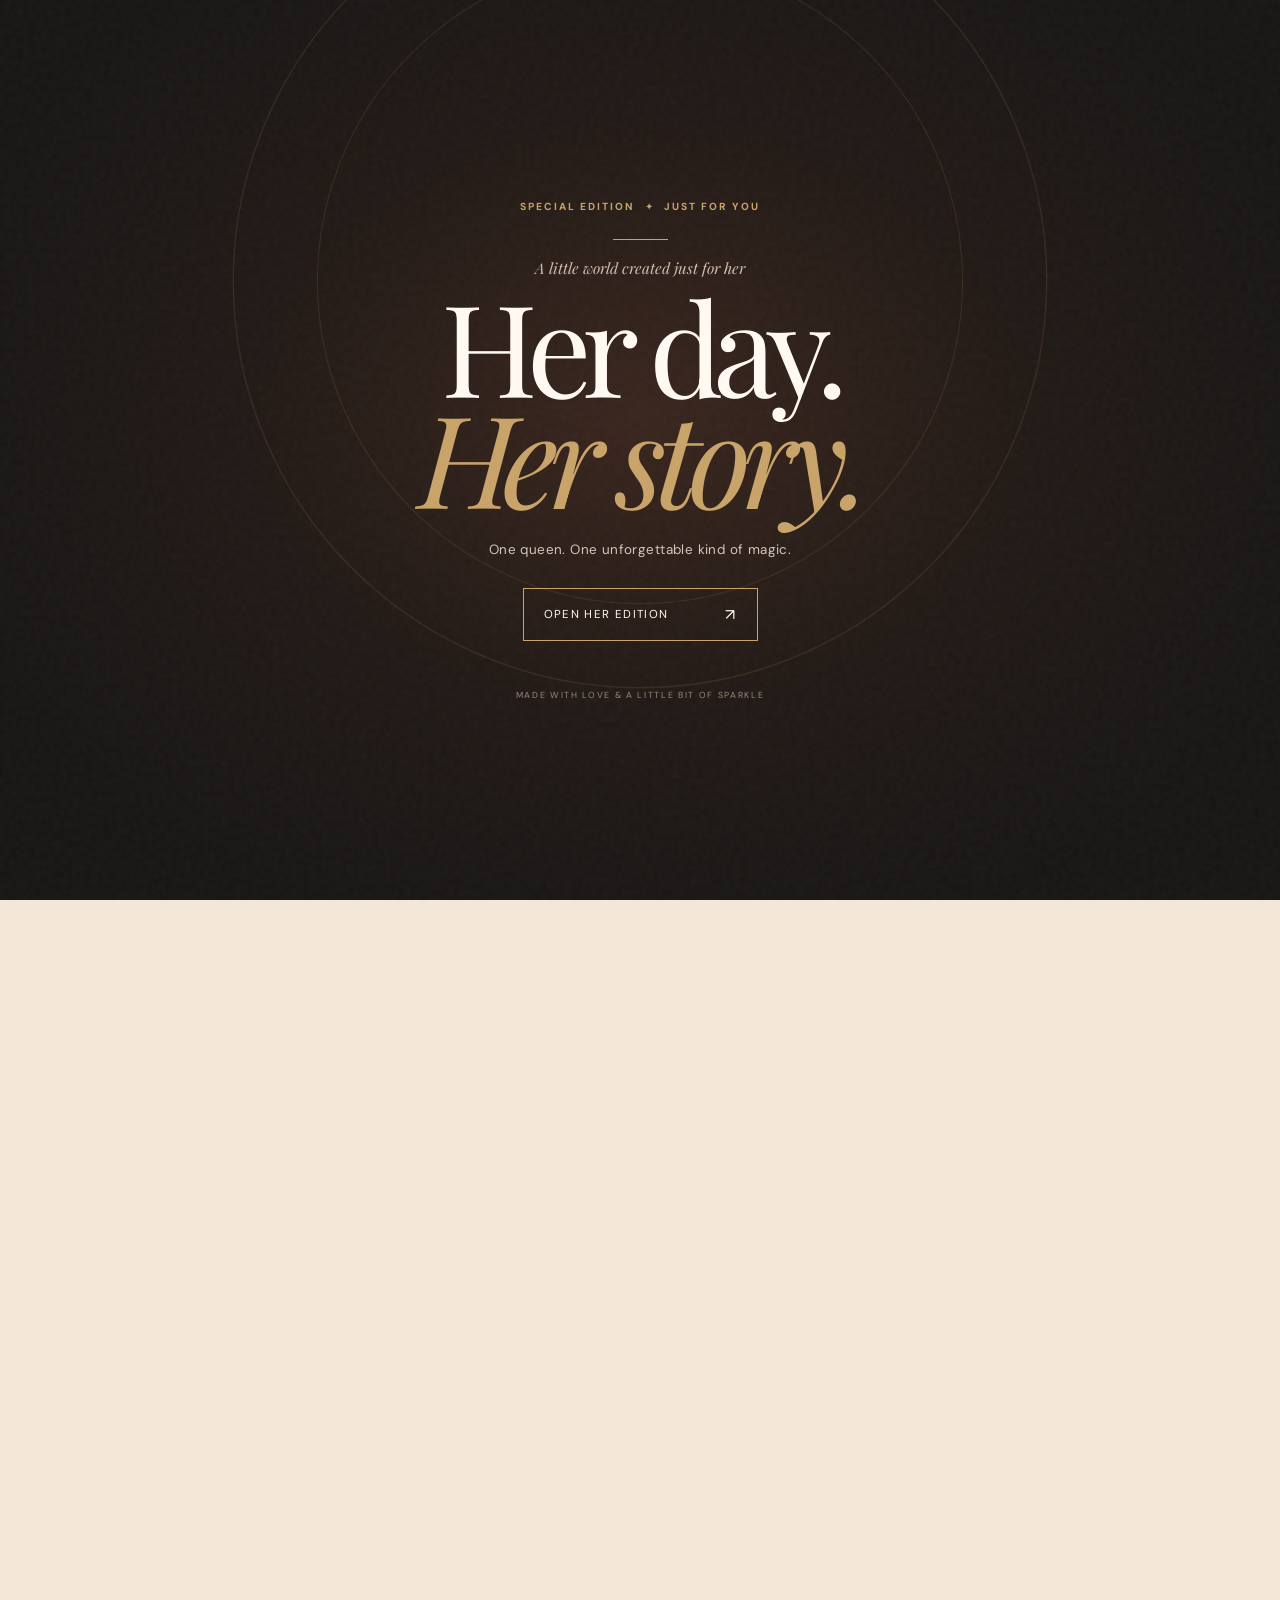
==== index.html @ 813c177a "Create December birthday edition" ====
<!doctype html>
<html lang="en">
<head>
  <meta charset="UTF-8" />
  <meta name="viewport" content="width=device-width, initial-scale=1.0" />
  <meta name="theme-color" content="#171514" />
  <meta name="description" content="A little birthday world made just for December." />
  <title>The Birthday Edition — December</title>
  <link rel="preconnect" href="https://fonts.googleapis.com" />
  <link rel="preconnect" href="https://fonts.gstatic.com" crossorigin />
  <link href="https://fonts.googleapis.com/css2?family=DM+Sans:wght@400;500;600;700&family=Playfair+Display:ital,wght@0,400;0,500;0,600;1,400;1,500&display=swap" rel="stylesheet" />
  <link rel="stylesheet" href="styles.css" />
  <script src="script.js" defer></script>
</head>
<body>
  <div class="intro" id="intro" role="dialog" aria-modal="true" aria-labelledby="intro-title">
    <div class="intro-grain" aria-hidden="true"></div>
    <p class="eyebrow intro-edition">SPECIAL EDITION <span>✦</span> JUST FOR YOU</p>
    <div class="intro-rule"></div>
    <p class="intro-kicker">A little world created just for her</p>
    <h1 id="intro-title">Her day.<br /><em>Her story.</em></h1>
    <p class="intro-copy">One queen. One unforgettable kind of magic.</p>
    <button class="open-edition" id="open-edition" type="button"><span>Open her edition</span><span aria-hidden="true">↗</span></button>
    <p class="intro-foot">MADE WITH LOVE &amp; A LITTLE BIT OF SPARKLE</p>
  </div>

  <div class="site-shell" id="site-shell" aria-hidden="true">
    <header class="topbar">
      <a class="wordmark" href="#top" aria-label="The Birthday Edition home">THE <span>Ｂ</span>IRTHDAY EDITION</a>
      <nav class="top-nav" aria-label="Main navigation">
        <a href="#cover">THE COVER</a><a href="#letter">A LETTER</a><a href="#song">THE SOUNDTRACK</a>
      </nav>
      <a class="nav-note" href="#letter">A NOTE FOR HER <span>↘</span></a>
    </header>

    <main id="top">
      <section class="cover-section section-wrap" id="cover" aria-labelledby="cover-title">
        <div class="issue-line"><span>VOL. 01</span><span>THE ONE-OF-ONE ISSUE</span><span>MADE FOR THIS MOMENT</span></div>
        <article class="magazine-cover">
          <div class="cover-masthead"><span class="masthead-small">THE</span><span class="masthead-name">BIRTHDAY<br class="masthead-break" /> CHRONICLE</span><span class="masthead-seal">EST.<br />WITH LOVE</span></div>
          <div class="cover-rule"></div>
          <p class="breaking-news">BREAKING NEWS <span>✦</span> IT'S HER MOMENT</p>
          <div class="cover-title-block"><p class="script-title">It's the queen's</p><h1 id="cover-title">BIRTHDAY<span>!</span></h1><p class="cover-edition">A VERY SPECIAL BIRTHDAY EDITION</p></div>
          <div class="cover-feature">
            <div class="cover-photo-wrap">
              <img id="cover-photo" class="cover-photo" src="WhatsApp Image 2026-10-30 at 08.44.41.jpeg" alt="December at sunset, looking back with a flower in her hair" />
              <span class="photo-caption">THE QUEEN, IN HER ELEMENT</span>
              <label class="photo-edit" for="cover-photo-input">＋ <span>Change photo</span></label>
              <input class="visually-hidden" id="cover-photo-input" type="file" accept="image/*" />
            </div>
            <div class="cover-copy">
              <p class="eyebrow">A CELEBRATION OF <span class="person-name">DECEMBER</span></p>
              <h2>Today, the<br /><em>whole world</em><br />gets brighter.</h2>
              <p class="story-copy">In today's special edition, we celebrate a one-of-a-kind soul: her warmth, her beautiful energy, and all the little things that make being around her feel like a gift.</p>
              <div class="forecast"><p class="forecast-title">✳ TODAY'S FORECAST</p><p>100% chance of cake, laughter, <br />sweet memories &amp; being spoiled.</p></div>
              <p class="cover-signoff">With love, always <span>♡</span></p>
            </div>
          </div>
          <div class="cover-footer"><span>HAPPINESS LOOKS GOOD ON YOU</span><span class="cover-name">DECEMBER</span><span>THE BIRTHDAY QUEEN ♛</span></div>
        </article>
        <p class="cover-instruction">A little keepsake for your very favorite person. <span>Scroll to explore ↓</span></p>
      </section>

      <section class="photo-strip section-wrap" aria-label="Birthday memories">
        <div class="section-heading"><p class="eyebrow">THE PHOTO DESK</p><h2>Little moments.<br /><em>Big main-character energy.</em></h2><label class="outline-button upload-label" for="gallery-upload">＋ Add your photos</label><input class="visually-hidden" id="gallery-upload" type="file" accept="image/*" multiple /></div>
        <div class="gallery" id="gallery">
          <button class="gallery-card" type="button" aria-label="View birthday memory"><img src="WhatsApp Image 2026-10-30 at 08.44.41.jpeg" alt="December at sunset, with a flower in her hair" loading="lazy" /><span>01 — HER KIND OF MAGIC</span></button>
        </div>
      </section>

      <section class="letter-section" id="letter" aria-labelledby="letter-heading">
        <div class="letter-inner section-wrap">
          <div class="letter-intro"><p class="eyebrow">SEALED WITH LOVE <span>✦</span></p><h2 id="letter-heading">A letter<br /><em>from me.</em></h2><p>Some things deserve more than a quick text. Write your own words here and they'll become part of her keepsake.</p><div class="letter-stamp" aria-hidden="true">A<br /><span>♡</span><br />NOTE</div></div>
          <div class="letter-workspace">
            <form class="letter-form" id="letter-form">
              <label for="her-name">Her name</label><input id="her-name" name="herName" type="text" value="December" maxlength="40" />
              <label for="your-name">Your name</label><input id="your-name" name="yourName" type="text" placeholder="How should I sign it?" maxlength="40" />
              <label for="birthday-message">Your birthday message</label><textarea id="birthday-message" name="message" rows="6" placeholder="Write what you really want her to know…"></textarea>
              <p class="form-hint">Your words stay in this browser. Nothing is sent anywhere.</p>
            </form>
            <article class="letter-card" aria-live="polite"><p class="letter-date">A NOTE FOR <span class="person-name">DECEMBER</span></p><p class="letter-dear">My dearest <span id="letter-recipient">December</span>,</p><p class="letter-message" id="letter-preview">Your birthday message will appear here as you write it.</p><p class="letter-closing">With all my love,</p><p class="letter-signature" id="letter-signature">Your person</p><span class="letter-heart" aria-hidden="true">♡</span></article>
          </div>
        </div>
      </section>

      <section class="music-section section-wrap" id="song" aria-labelledby="song-heading">
        <div class="music-copy"><p class="eyebrow">A SONG FOR HER <span>♫</span></p><h2 id="song-heading">Press play.<br /><em>Let the moment linger.</em></h2><p>The soundtrack is already here. Or choose another song from your device for a personal touch.</p><label class="outline-button track-upload" for="track-upload">＋ Choose a song</label><input class="visually-hidden" id="track-upload" type="file" accept="audio/*" /><p class="track-filename" id="track-filename">Attention — Soundz (Slowed n Reverb)</p></div>
        <div class="player-card">
          <div class="record-stage"><div class="record" id="record" aria-hidden="true"><div class="record-label"><span>THE<br />BIRTHDAY<br />MIX</span></div></div><div class="record-spark spark-one">✦</div><div class="record-spark spark-two">✧</div></div>
          <div class="player-controls"><div class="now-playing"><span class="playing-dot"></span><span>NOW PLAYING</span></div><div class="track-title" id="track-title">Attention — Soundz (Slowed n Reverb)</div><div class="progress-row"><span id="elapsed">0:00</span><input id="track-progress" type="range" min="0" max="100" value="0" aria-label="Song progress" /><span id="duration">0:00</span></div><div class="control-row"><button class="play-button" id="play-button" type="button" aria-label="Play song">▶</button><span class="volume-icon" aria-hidden="true">♫</span><input id="track-volume" type="range" min="0" max="1" step="0.01" value="0.8" aria-label="Volume" /><span class="player-note">MADE FOR THIS MOMENT</span></div><audio id="birthday-audio" preload="metadata" src="Attention - Soundz (Slowed n Reverb) (1).mp3"></audio></div>
        </div>
      </section>

      <section class="finale" aria-label="Birthday wishes"><div class="finale-stars" aria-hidden="true">✦　　　✧　　　　　✦　　　　✧</div><p class="eyebrow">ONE LAST THING</p><h2>May this year be<br /><em>as lovely as you are.</em></h2><p>More soft mornings. More loud laughs. More moments that feel like this.</p><a class="back-to-top" href="#top">BACK TO THE BEGINNING ↑</a><span class="finale-flower" aria-hidden="true">✿</span></section>
    </main>
    <footer class="site-footer"><span>THE BIRTHDAY EDITION</span><span>MADE WITH LOVE, JUST FOR HER ♡</span><span>VOL. 01</span></footer>
  </div>

  <div class="lightbox" id="lightbox" role="dialog" aria-modal="true" aria-label="Photo viewer" hidden><button class="lightbox-close" id="lightbox-close" type="button" aria-label="Close photo">×</button><img id="lightbox-image" alt="Birthday memory enlarged" /></div>
</body>
</html>
---- styles.css ----
:root{color-scheme:light;--cream:#f3e8d8;--paper:#e8d5c0;--espresso:#5b3828;--ink:#171514;--blush:#d9a39a;--gold:#c8a46a;--white:#fff9f2;--serif:"Playfair Display",Georgia,serif;--sans:"DM Sans",Arial,sans-serif;font-family:var(--sans);color:var(--ink);background:var(--cream);font-synthesis:none;text-rendering:optimizeLegibility}*{box-sizing:border-box}html{scroll-behavior:smooth;scroll-padding-top:85px}body{margin:0;min-width:320px;background:var(--cream)}button,input,textarea{font:inherit}button,a,label{-webkit-tap-highlight-color:transparent}a{color:inherit;text-decoration:none}button{color:inherit}::selection{color:var(--white);background:var(--espresso)}.visually-hidden{position:absolute;width:1px;height:1px;padding:0;margin:-1px;overflow:hidden;clip:rect(0,0,0,0);white-space:nowrap;border:0}.eyebrow{margin:0;color:var(--espresso);font-size:.64rem;font-weight:700;letter-spacing:.2em;line-height:1.6}.eyebrow span{color:var(--gold)}.section-wrap{width:min(1120px,calc(100% - 48px));margin-inline:auto}
/* Opening card */
.intro{position:fixed;z-index:20;inset:0;display:grid;place-content:center;justify-items:center;overflow:hidden;padding:32px 22px;color:var(--white);text-align:center;background:radial-gradient(ellipse at 50% 46%,#39251d 0,#211915 42%,#171514 80%);transition:opacity .85s ease,visibility .85s ease}.intro:before,.intro:after{position:absolute;width:min(60vw,560px);aspect-ratio:1;border:1px solid rgb(200 164 106 / 12%);border-radius:50%;content:"";pointer-events:none}.intro:before{transform:scale(1.45)}.intro:after{transform:scale(1.15)}.intro-grain{position:absolute;inset:0;opacity:.08;background-image:url("data:image/svg+xml,%3Csvg viewBox='0 0 180 180' xmlns='http://www.w3.org/2000/svg'%3E%3Cfilter id='n'%3E%3CfeTurbulence type='fractalNoise' baseFrequency='.8' numOctaves='4' stitchTiles='stitch'/%3E%3C/filter%3E%3Crect width='100%25' height='100%25' filter='url(%23n)' opacity='.5'/%3E%3C/svg%3E");pointer-events:none}.intro>:not(.intro-grain){position:relative;z-index:1}.intro-edition{color:var(--gold)}.intro-edition span{margin-inline:.5em}.intro-rule{width:55px;height:1px;margin:23px 0 18px;background:var(--gold)}.intro-kicker{margin:0;color:#d0bfae;font-family:var(--serif);font-size:.95rem;font-style:italic}.intro h1{margin:12px 0;font-family:var(--serif);font-size:clamp(4.5rem,11vw,8rem);font-weight:400;letter-spacing:-.075em;line-height:.87}.intro h1 em{color:var(--gold);font-weight:400}.intro-copy{margin:16px 0 30px;color:#d3c7ba;font-size:.84rem;letter-spacing:.03em}.open-edition{display:flex;align-items:center;justify-content:space-between;gap:30px;min-width:235px;padding:15px 20px;border:1px solid var(--gold);color:var(--white);background:transparent;cursor:pointer;font-size:.72rem;letter-spacing:.12em;text-transform:uppercase;transition:background .25s,color .25s,transform .25s}.open-edition:hover{color:var(--ink);background:var(--gold);transform:translateY(-2px)}.open-edition span:last-child{font-size:1rem}.intro-foot{margin:48px 0 0;color:#9c897a;font-size:.55rem;letter-spacing:.19em}.intro.is-opening{opacity:0;visibility:hidden}.site-shell{opacity:0;transition:opacity 1s ease .18s}.site-shell.is-visible{opacity:1}body.is-locked{overflow:hidden}
/* Editorial navigation and cover */
.topbar{position:sticky;z-index:10;top:0;display:flex;align-items:center;justify-content:space-between;min-height:66px;padding:0 max(24px,calc((100vw - 1120px)/2));border-bottom:1px solid rgb(91 56 40 / 15%);background:rgb(243 232 216 / 93%);backdrop-filter:blur(14px)}.wordmark{font-family:var(--serif);font-size:.83rem;font-weight:600;letter-spacing:.12em;white-space:nowrap}.wordmark span{color:var(--espresso);font-size:1rem}.top-nav{display:flex;gap:clamp(15px,3vw,38px)}.top-nav a,.nav-note{font-size:.6rem;font-weight:700;letter-spacing:.12em}.top-nav a{transition:color .2s}.top-nav a:hover,.nav-note:hover{color:var(--espresso)}.nav-note{color:var(--espresso);white-space:nowrap}.nav-note span{margin-left:5px}.cover-section{padding-top:33px}.issue-line{display:flex;justify-content:space-between;padding:0 4px 11px;color:var(--espresso);font-size:.57rem;font-weight:700;letter-spacing:.17em}.magazine-cover{position:relative;padding:clamp(20px,4vw,48px) clamp(18px,5vw,58px) 20px;border:1px solid var(--gold);background:var(--cream);box-shadow:0 22px 65px rgb(75 47 30 / 11%)}.magazine-cover:before{position:absolute;inset:7px;border:1px solid rgb(200 164 106 / 43%);content:"";pointer-events:none}.magazine-cover>*{position:relative}.cover-masthead{display:flex;align-items:center;justify-content:center;gap:clamp(8px,2vw,20px);color:var(--espresso)}.masthead-small{font-family:var(--serif);font-size:clamp(1.6rem,4vw,3.4rem);letter-spacing:.12em}.masthead-name{font-family:var(--serif);font-size:clamp(1.9rem,6vw,5.2rem);font-weight:600;letter-spacing:-.065em;line-height:.8;text-align:center}.masthead-break{display:none}.masthead-seal{padding:8px;border:1px solid var(--gold);border-radius:50%;color:var(--espresso);font-size:.48rem;font-weight:700;letter-spacing:.08em;line-height:1.5;text-align:center;transform:rotate(12deg)}.cover-rule{height:1px;margin:18px 0 0;background:var(--espresso)}.breaking-news{display:flex;align-items:center;justify-content:space-between;margin:0;padding:8px 0;border-bottom:1px solid var(--espresso);font-family:var(--serif);font-size:clamp(.67rem,1.4vw,1rem);font-weight:600;letter-spacing:.23em}.breaking-news span{color:var(--gold)}.cover-title-block{padding:21px 0 18px;text-align:center}.script-title{margin:0 -12px -10px;color:var(--espresso);font-family:var(--serif);font-size:clamp(2.2rem,6.3vw,5.6rem);font-style:italic;line-height:1.1}.cover-title-block h1{margin:0;font-family:var(--sans);font-size:clamp(4.2rem,14vw,11.6rem);font-weight:700;letter-spacing:-.095em;line-height:.91}.cover-title-block h1 span{color:var(--espresso)}.cover-edition{margin:15px 0 0;color:var(--espresso);font-size:.58rem;font-weight:700;letter-spacing:.25em}.cover-feature{display:grid;grid-template-columns:1.08fr .92fr;gap:clamp(22px,4vw,50px);align-items:stretch;margin-top:3px}.cover-photo-wrap{position:relative;min-height:360px;overflow:hidden;background:var(--paper)}.cover-photo{display:block;width:100%;height:100%;min-height:360px;max-height:630px;object-fit:cover;object-position:center 62%;filter:saturate(.82)}.photo-caption{position:absolute;right:0;bottom:0;left:0;padding:11px 15px;color:var(--white);background:linear-gradient(transparent,rgb(23 21 20 / 78%));font-size:.57rem;font-weight:700;letter-spacing:.17em}.photo-edit{position:absolute;top:12px;right:12px;display:inline-flex;align-items:center;gap:5px;padding:9px 11px;border:1px solid rgb(255 249 242 / 70%);color:var(--white);background:rgb(23 21 20 / 60%);cursor:pointer;font-size:.68rem;backdrop-filter:blur(8px)}.photo-edit:hover{background:var(--espresso)}.cover-copy{display:flex;flex-direction:column;justify-content:center;padding:12px 0}.cover-copy .eyebrow{font-size:.57rem}.cover-copy h2{margin:15px 0 14px;color:var(--espresso);font-family:var(--serif);font-size:clamp(2.5rem,5vw,4.65rem);font-weight:400;letter-spacing:-.06em;line-height:.98}.cover-copy h2 em{font-weight:400}.story-copy{max-width:370px;color:#584c43;font-family:var(--serif);font-size:clamp(.89rem,1.2vw,1.02rem);line-height:1.75}.forecast{margin-top:13px;padding:13px 15px;border:1px solid var(--gold);background:rgb(232 213 192 / 34%)}.forecast-title{margin:0 0 7px;color:var(--espresso);font-size:.6rem;font-weight:700;letter-spacing:.15em}.forecast p:last-child{margin:0;font-family:var(--serif);font-size:.87rem;line-height:1.5}.cover-signoff{margin:15px 0 0;color:var(--espresso);font-family:var(--serif);font-size:1.1rem;font-style:italic}.cover-signoff span{color:var(--blush)}.cover-footer{display:flex;align-items:center;justify-content:space-between;gap:10px;margin-top:20px;padding-top:12px;border-top:1px solid var(--gold);color:var(--espresso);font-size:.55rem;font-weight:700;letter-spacing:.13em}.cover-name{font-family:var(--serif);font-size:.96rem;font-style:italic;letter-spacing:.18em}.cover-instruction{display:flex;justify-content:space-between;margin:15px 0 0;color:#76665a;font-family:var(--serif);font-size:.8rem;font-style:italic}.cover-instruction span{font-family:var(--sans);font-size:.65rem;font-style:normal}
/* Photo desk */
.photo-strip{padding-top:118px;padding-bottom:120px}.section-heading{position:relative;margin-bottom:32px}.section-heading h2,.music-copy h2{margin:12px 0 0;color:var(--espresso);font-family:var(--serif);font-size:clamp(2.4rem,5vw,4.2rem);font-weight:400;letter-spacing:-.055em;line-height:1.05}.section-heading h2 em,.music-copy h2 em{font-weight:400}.outline-button{display:inline-flex;align-items:center;gap:8px;padding:12px 16px;border:1px solid var(--espresso);color:var(--espresso);background:transparent;cursor:pointer;font-size:.67rem;font-weight:700;letter-spacing:.09em;transition:color .2s,background .2s}.outline-button:hover{color:var(--white);background:var(--espresso)}.upload-label{position:absolute;right:0;bottom:5px}.gallery{display:grid;grid-template-columns:minmax(0,520px);justify-content:center;gap:20px;align-items:start}.gallery-card{position:relative;display:block;width:100%;padding:0;overflow:hidden;border:0;background:var(--paper);cursor:zoom-in;text-align:left}.gallery-card-offset{margin-top:50px}.gallery-card img{display:block;width:100%;aspect-ratio:.79;object-fit:cover;filter:saturate(.77);transition:transform .6s cubic-bezier(.2,.7,.2,1),filter .4s}.gallery-card:hover img{filter:saturate(1);transform:scale(1.035)}.gallery-card span{position:absolute;right:0;bottom:0;left:0;padding:25px 14px 12px;color:var(--white);background:linear-gradient(transparent,rgb(23 21 20 / 76%));font-size:.58rem;font-weight:700;letter-spacing:.14em}
/* Personal note */
.letter-section{padding:92px 0 98px;color:var(--white);background:var(--ink)}.letter-inner{display:grid;grid-template-columns:.72fr 1.28fr;gap:clamp(40px,8vw,115px);align-items:start}.letter-intro{position:relative;padding-top:15px}.letter-intro .eyebrow{color:var(--gold)}.letter-intro h2{margin:14px 0 20px;font-family:var(--serif);font-size:clamp(3.2rem,6vw,5.4rem);font-weight:400;letter-spacing:-.07em;line-height:.95}.letter-intro h2 em{color:var(--gold)}.letter-intro>p:not(.eyebrow){max-width:315px;color:#c5b8aa;font-family:var(--serif);font-size:.98rem;line-height:1.7}.letter-stamp{display:grid;place-content:center;width:73px;height:73px;margin-top:32px;border:1px solid var(--gold);border-radius:50%;color:var(--gold);font-size:.54rem;font-weight:700;letter-spacing:.12em;line-height:1.3;text-align:center;transform:rotate(-12deg)}.letter-stamp span{font-size:1rem}.letter-workspace{display:grid;grid-template-columns:minmax(200px,.8fr) minmax(260px,1.2fr);gap:24px;align-items:stretch}.letter-form{display:flex;flex-direction:column;gap:8px}.letter-form label{margin-top:8px;color:var(--gold);font-size:.61rem;font-weight:700;letter-spacing:.14em;text-transform:uppercase}.letter-form input,.letter-form textarea{width:100%;padding:11px 12px;border:1px solid rgb(200 164 106 / 43%);border-radius:0;outline:0;color:var(--white);background:rgb(255 249 242 / 4%);font-family:var(--sans);font-size:.82rem;transition:border-color .2s,background .2s}.letter-form input:focus,.letter-form textarea:focus{border-color:var(--gold);background:rgb(255 249 242 / 8%)}.letter-form textarea{min-height:155px;resize:vertical;line-height:1.6}.letter-form input::placeholder,.letter-form textarea::placeholder{color:#8f8277}.form-hint{margin:3px 0 0;color:#93877c;font-size:.65rem;line-height:1.5}.letter-card{position:relative;align-self:stretch;min-height:370px;padding:31px 26px;overflow:hidden;color:var(--ink);background:var(--paper);box-shadow:7px 8px 0 rgb(200 164 106 / 25%)}.letter-card:before{position:absolute;top:0;bottom:0;left:18px;width:1px;background:rgb(217 163 154 / 42%);content:""}.letter-date{margin:0 0 28px 12px;color:var(--espresso);font-size:.56rem;font-weight:700;letter-spacing:.14em}.letter-dear{margin:0 0 16px 12px;color:var(--espresso);font-family:var(--serif);font-size:1.2rem;font-style:italic}.letter-message{min-height:115px;margin:0 0 22px 12px;color:#4b3b32;font-family:var(--serif);font-size:.94rem;line-height:1.8;white-space:pre-wrap;overflow-wrap:anywhere}.letter-closing{margin:0 0 6px 12px;color:#67564b;font-family:var(--serif);font-size:.9rem;font-style:italic}.letter-signature{margin:0 0 0 12px;color:var(--espresso);font-family:var(--serif);font-size:1.5rem;font-style:italic}.letter-heart{position:absolute;right:20px;bottom:12px;color:var(--blush);font-family:var(--serif);font-size:2rem}
/* Vinyl player and finale */
.music-section{display:grid;grid-template-columns:.82fr 1.18fr;gap:clamp(35px,8vw,100px);align-items:center;padding-top:120px;padding-bottom:125px}.music-copy .eyebrow{color:var(--espresso)}.music-copy h2{font-size:clamp(2.8rem,5vw,4.55rem)}.music-copy>p:not(.eyebrow){max-width:345px;margin:18px 0 23px;color:#625448;font-family:var(--serif);line-height:1.7}.track-filename{max-width:260px;overflow:hidden;color:#806b5a;font-size:.67rem;text-overflow:ellipsis;white-space:nowrap}.player-card{display:grid;grid-template-columns:.82fr 1.18fr;align-items:center;min-height:300px;padding:clamp(19px,3vw,36px);border:1px solid var(--gold);background:var(--white);box-shadow:0 20px 55px rgb(91 56 40 / 10%)}.record-stage{position:relative;display:grid;place-items:center;aspect-ratio:1}.record{display:grid;place-items:center;width:min(100%,220px);aspect-ratio:1;border:1px solid #47403c;border-radius:50%;background:repeating-radial-gradient(circle,#211f1d 0 2px,#393431 3px 4px,#24211f 5px 7px);box-shadow:0 9px 19px rgb(23 21 20 / 30%)}.record:before{position:absolute;width:58%;aspect-ratio:1;border:1px solid rgb(255 255 255 / 8%);border-radius:50%;content:""}.record-label{z-index:1;display:grid;place-items:center;width:36%;aspect-ratio:1;border:4px double var(--gold);border-radius:50%;color:var(--espresso);background:var(--paper);font-family:var(--serif);font-size:clamp(.48rem,.8vw,.65rem);font-weight:600;line-height:1.25;text-align:center}.record.is-playing{animation:spin 4s linear infinite}.record-spark{position:absolute;color:var(--gold)}.spark-one{top:14%;right:6%;font-size:1.4rem}.spark-two{bottom:14%;left:4%;color:var(--blush);font-size:1.15rem}@keyframes spin{to{transform:rotate(360deg)}}.player-controls{min-width:0;padding-left:13px}.now-playing{display:flex;align-items:center;gap:8px;color:var(--espresso);font-size:.56rem;font-weight:700;letter-spacing:.16em}.playing-dot{width:6px;height:6px;border-radius:50%;background:var(--blush)}.playing-dot.is-playing{background:#647d54;box-shadow:0 0 0 4px rgb(100 125 84 / 13%)}.track-title{margin:11px 0 21px;overflow:hidden;color:var(--ink);font-family:var(--serif);font-size:clamp(1rem,1.7vw,1.3rem);font-weight:600;text-overflow:ellipsis;white-space:nowrap}.progress-row{display:grid;grid-template-columns:32px minmax(50px,1fr) 32px;gap:9px;align-items:center;color:#796a5c;font-size:.59rem;font-variant-numeric:tabular-nums}.progress-row input,.control-row input{width:100%;height:3px;accent-color:var(--espresso);cursor:pointer}.control-row{display:flex;align-items:center;gap:11px;margin-top:19px}.play-button{display:grid;flex:0 0 38px;place-items:center;width:38px;height:38px;padding-left:3px;border:0;border-radius:50%;color:var(--white);background:var(--espresso);cursor:pointer;font-size:.8rem;transition:transform .2s,background .2s}.play-button:hover{background:var(--ink);transform:scale(1.06)}.volume-icon{color:var(--espresso);font-size:.9rem}.control-row input{max-width:82px}.player-note{margin-left:auto;color:#8b7967;font-size:.49rem;font-weight:700;letter-spacing:.1em;white-space:nowrap}.finale{position:relative;display:grid;justify-items:center;padding:90px 24px 80px;overflow:hidden;color:var(--white);background:var(--espresso);text-align:center}.finale:before,.finale:after{position:absolute;width:310px;aspect-ratio:1;border:1px solid rgb(200 164 106 / 24%);border-radius:50%;content:""}.finale:before{left:-150px;bottom:-180px}.finale:after{right:-170px;top:-190px}.finale>*{position:relative}.finale-stars{margin-bottom:28px;color:var(--gold);font-size:.9rem;letter-spacing:.2em}.finale .eyebrow{color:var(--gold)}.finale h2{margin:15px 0;font-family:var(--serif);font-size:clamp(2.8rem,7vw,5.5rem);font-weight:400;letter-spacing:-.06em;line-height:1}.finale h2 em{color:#e2c79b}.finale>p:not(.eyebrow){color:#e3d3c4;font-family:var(--serif);font-size:.98rem}.back-to-top{margin-top:25px;padding-bottom:5px;border-bottom:1px solid var(--gold);color:var(--gold);font-size:.59rem;font-weight:700;letter-spacing:.16em}.finale-flower{position:absolute;right:max(8%,calc((100vw - 900px)/2));bottom:38px;color:var(--gold);font-size:2.5rem}.site-footer{display:flex;justify-content:space-between;padding:17px max(24px,calc((100vw - 1120px)/2));color:#8d7969;background:var(--ink);font-size:.52rem;font-weight:700;letter-spacing:.14em}
/* Accessible full-screen photo view */
.lightbox[hidden]{display:none}.lightbox{position:fixed;z-index:30;inset:0;display:grid;place-items:center;padding:30px;background:rgb(23 21 20 / 94%)}.lightbox img{display:block;max-width:min(88vw,720px);max-height:84vh;object-fit:contain;box-shadow:0 18px 70px #000}.lightbox-close{position:absolute;top:18px;right:25px;border:0;color:var(--white);background:transparent;cursor:pointer;font-size:2.4rem}
@media(max-width:760px){.topbar{min-height:60px;padding-inline:18px}.wordmark{font-size:.72rem}.top-nav{gap:12px}.top-nav a{font-size:.5rem;letter-spacing:.08em}.nav-note{display:none}.section-wrap{width:min(100% - 34px,620px)}.cover-section{padding-top:23px}.issue-line{font-size:.48rem;letter-spacing:.12em}.cover-feature{grid-template-columns:1fr 1fr;gap:17px}.cover-photo-wrap,.cover-photo{min-height:340px}.cover-copy h2{font-size:clamp(2.15rem,7vw,3.25rem)}.story-copy{font-size:.84rem;line-height:1.6}.forecast{padding:10px}.forecast p:last-child{font-size:.77rem}.photo-strip{padding-top:90px;padding-bottom:90px}.letter-section{padding:75px 0}.letter-inner{grid-template-columns:1fr;gap:30px}.letter-intro>p:not(.eyebrow){max-width:460px}.letter-stamp{position:absolute;top:15px;right:7px;margin:0}.music-section{grid-template-columns:1fr;gap:32px;padding-top:90px;padding-bottom:95px}.music-copy>p:not(.eyebrow){max-width:480px}.player-card{max-width:620px;width:100%;margin-inline:auto}}
@media(max-width:520px){.intro h1{font-size:clamp(4.4rem,20vw,6rem)}.intro-foot{margin-top:40px;font-size:.47rem}.topbar{align-items:center}.wordmark{max-width:48%;font-size:.63rem}.top-nav{gap:9px}.top-nav a{font-size:.45rem}.section-wrap{width:calc(100% - 28px)}.cover-section{padding-top:16px}.issue-line{font-size:.43rem}.magazine-cover{padding:18px 14px 15px}.magazine-cover:before{inset:4px}.masthead-name{font-size:clamp(1.75rem,9.1vw,2.6rem)}.masthead-small{font-size:1.5rem}.masthead-seal{padding:5px;font-size:.4rem}.cover-rule{margin-top:13px}.breaking-news{font-size:.57rem;letter-spacing:.15em}.script-title{font-size:clamp(2.05rem,11vw,3.25rem)}.cover-title-block h1{font-size:clamp(4rem,21vw,6.3rem)}.cover-title-block{padding:17px 0}.cover-feature{grid-template-columns:1fr;gap:12px}.cover-photo-wrap,.cover-photo{min-height:320px;max-height:480px}.cover-copy{padding:13px 3px 2px}.cover-copy h2{font-size:3rem}.story-copy{max-width:none;font-size:.89rem}.forecast{margin-top:5px}.cover-footer{flex-wrap:wrap;font-size:.43rem;letter-spacing:.1em}.cover-footer span:nth-child(2){order:3;width:100%;text-align:center}.cover-instruction{gap:10px;font-size:.69rem}.cover-instruction span{font-size:.56rem;white-space:nowrap}.section-heading h2,.music-copy h2{font-size:2.65rem}.upload-label{position:static;margin-top:18px}.gallery{gap:10px}.gallery-card-offset{margin-top:25px}.gallery-card span{padding:22px 7px 8px;font-size:.43rem;letter-spacing:.08em}.letter-workspace{grid-template-columns:1fr;gap:26px}.letter-card{min-height:330px}.player-card{grid-template-columns:1fr;gap:15px;padding:17px}.record-stage{max-width:210px;width:100%;margin:auto}.player-controls{padding:0 5px 5px}.player-note{font-size:.43rem}.site-footer{flex-wrap:wrap;gap:8px;padding:16px 14px;font-size:.42rem;letter-spacing:.09em}}
@media(prefers-reduced-motion:reduce){*,*:before,*:after{scroll-behavior:auto!important;animation-duration:.01ms!important;animation-iteration-count:1!important;transition-duration:.01ms!important}}
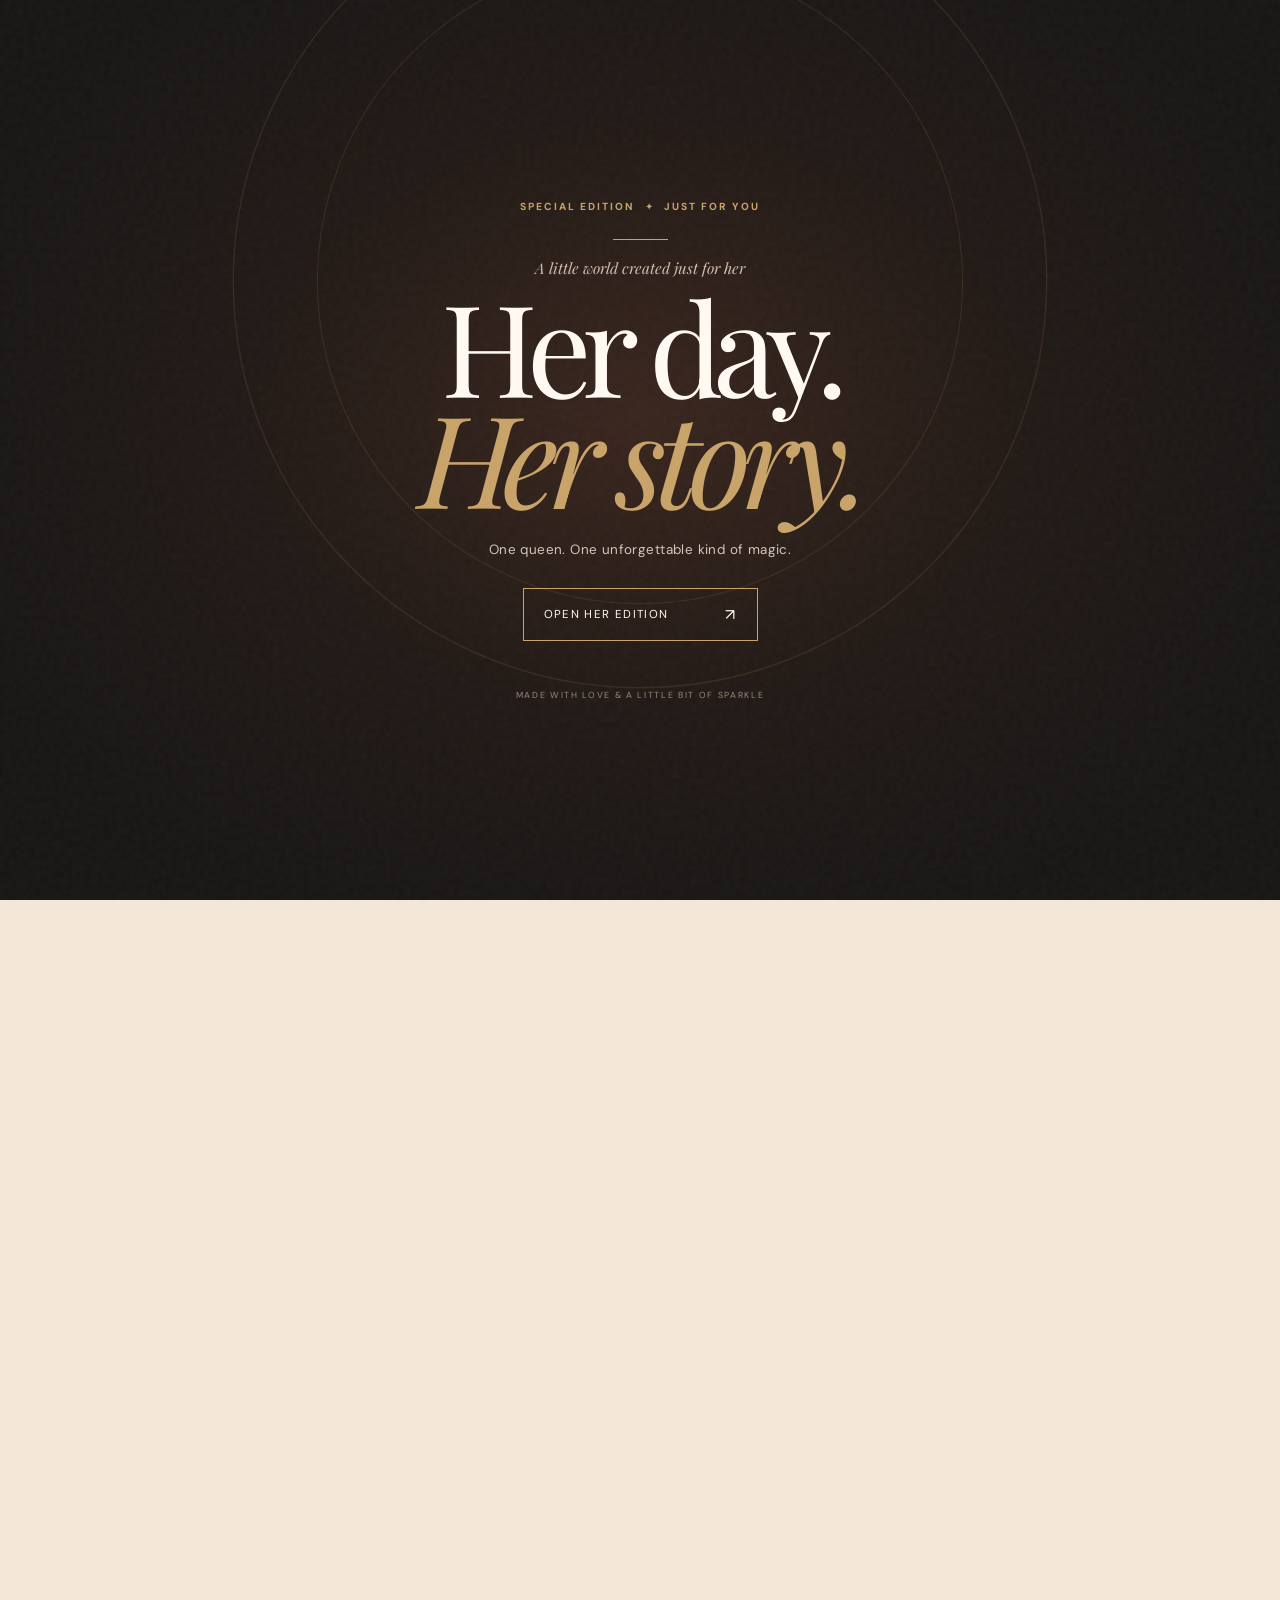
==== commit 36de1dc1: "Add magazine-inspired birthday moments and sparkle" ====
--- a/index.html
+++ b/index.html
@@ -10,6 +10,7 @@
   <link rel="preconnect" href="https://fonts.gstatic.com" crossorigin />
   <link href="https://fonts.googleapis.com/css2?family=DM+Sans:wght@400;500;600;700&family=Playfair+Display:ital,wght@0,400;0,500;0,600;1,400;1,500&display=swap" rel="stylesheet" />
   <link rel="stylesheet" href="styles.css" />
+  <link rel="stylesheet" href="birthday-extras.css" />
   <script src="script.js" defer></script>
 </head>
 <body>
@@ -35,7 +36,7 @@
 
     <main id="top">
       <section class="cover-section section-wrap" id="cover" aria-labelledby="cover-title">
-        <div class="issue-line"><span>VOL. 01</span><span>THE ONE-OF-ONE ISSUE</span><span>MADE FOR THIS MOMENT</span></div>
+        <div class="issue-line"><span>VOL. 01</span><span>OCTOBER 30, 2026</span><span>THE ONE-OF-ONE ISSUE</span></div>
         <article class="magazine-cover">
           <div class="cover-masthead"><span class="masthead-small">THE</span><span class="masthead-name">BIRTHDAY<br class="masthead-break" /> CHRONICLE</span><span class="masthead-seal">EST.<br />WITH LOVE</span></div>
           <div class="cover-rule"></div>
@@ -68,6 +69,19 @@
         </div>
       </section>
 
+      <section class="memories-section" aria-labelledby="memories-heading">
+        <div class="section-wrap">
+          <p class="eyebrow">PAGE TWO <span>✦</span></p>
+          <h2 id="memories-heading">The things that make her, <em>her.</em></h2>
+          <p class="memories-intro">A few little reminders for the birthday queen: this story is only getting started.</p>
+          <div class="memory-grid">
+            <article class="memory-card"><span>01 / HER SPARK</span><h3>The little things</h3><p>The warmth, the style, the one-of-a-kind energy that makes ordinary days feel a little more special.</p></article>
+            <article class="memory-card"><span>02 / HER HEART</span><h3>Always worth celebrating</h3><p>A reminder to give herself the same kindness, care, and love she deserves every day of the year.</p></article>
+            <article class="memory-card"><span>03 / WHAT'S NEXT</span><h3>A beautiful new chapter</h3><p>More answered prayers, fresh adventures, quiet wins, big laughs, and dreams turning into memories.</p></article>
+          </div>
+        </div>
+      </section>
+
       <section class="letter-section" id="letter" aria-labelledby="letter-heading">
         <div class="letter-inner section-wrap">
           <div class="letter-intro"><p class="eyebrow">SEALED WITH LOVE <span>✦</span></p><h2 id="letter-heading">A letter<br /><em>from me.</em></h2><p>Some things deserve more than a quick text. Write your own words here and they'll become part of her keepsake.</p><div class="letter-stamp" aria-hidden="true">A<br /><span>♡</span><br />NOTE</div></div>
@@ -91,7 +105,7 @@
         </div>
       </section>
 
-      <section class="finale" aria-label="Birthday wishes"><div class="finale-stars" aria-hidden="true">✦　　　✧　　　　　✦　　　　✧</div><p class="eyebrow">ONE LAST THING</p><h2>May this year be<br /><em>as lovely as you are.</em></h2><p>More soft mornings. More loud laughs. More moments that feel like this.</p><a class="back-to-top" href="#top">BACK TO THE BEGINNING ↑</a><span class="finale-flower" aria-hidden="true">✿</span></section>
+      <section class="finale" aria-label="Birthday wishes"><div class="finale-stars" aria-hidden="true">✦　　　✧　　　　　✦　　　　✧</div><p class="eyebrow">ONE LAST THING</p><h2>May this year be<br /><em>as lovely as you are.</em></h2><p>More soft mornings. More loud laughs. More moments that feel like this.</p><button class="celebrate-button" id="celebrate-button" type="button">Make her birthday sparkle ✦</button><a class="back-to-top" href="#top">BACK TO THE BEGINNING ↑</a><span class="finale-flower" aria-hidden="true">✿</span></section>
     </main>
     <footer class="site-footer"><span>THE BIRTHDAY EDITION</span><span>MADE WITH LOVE, JUST FOR HER ♡</span><span>VOL. 01</span></footer>
   </div>
--- a/birthday-extras.css
+++ b/birthday-extras.css
@@ -0,0 +1 @@
+.memories-section{padding:92px 0 105px;background:var(--paper)}.memories-section>.section-wrap{max-width:1120px}.memories-section .eyebrow{color:var(--espresso)}.memories-section h2{max-width:780px;margin:12px 0;color:var(--espresso);font-family:var(--serif);font-size:clamp(2.5rem,5.5vw,4.7rem);font-weight:400;letter-spacing:-.06em;line-height:1.04}.memories-section h2 em{font-weight:400}.memories-intro{max-width:560px;margin:0;color:#6b594b;font-family:var(--serif);font-size:1rem;line-height:1.7}.memory-grid{display:grid;grid-template-columns:repeat(3,minmax(0,1fr));gap:16px;margin-top:35px}.memory-card{position:relative;min-height:220px;padding:27px 23px;border:1px solid rgb(200 164 106 / 80%);background:var(--cream);transition:transform .25s,box-shadow .25s}.memory-card:hover{box-shadow:0 12px 28px rgb(91 56 40 / 10%);transform:translateY(-4px)}.memory-card>span{color:var(--espresso);font-size:.58rem;font-weight:700;letter-spacing:.15em}.memory-card h3{margin:28px 0 10px;color:var(--espresso);font-family:var(--serif);font-size:1.45rem;font-weight:500;letter-spacing:-.025em}.memory-card p{max-width:330px;margin:0;color:#66574d;font-family:var(--serif);font-size:.9rem;line-height:1.7}.celebrate-button{margin-top:13px;padding:13px 20px;border:1px solid var(--gold);color:var(--ink);background:var(--gold);cursor:pointer;font-size:.67rem;font-weight:700;letter-spacing:.1em;text-transform:uppercase;transition:transform .2s,background .2s}.celebrate-button:hover{background:#d6b77f;transform:translateY(-2px)}.confetti{position:fixed;z-index:40;top:-18px;width:9px;height:13px;border-radius:2px;pointer-events:none;animation:confetti-fall 2.8s cubic-bezier(.15,.55,.3,1) forwards}@keyframes confetti-fall{to{transform:translate3d(var(--x),105vh,0) rotate(760deg);opacity:0}}@media(max-width:760px){.memories-section{padding:72px 0 80px}.memory-grid{grid-template-columns:1fr;gap:12px}.memory-card{min-height:0;padding:23px}.memory-card h3{margin-top:18px}}@media(prefers-reduced-motion:reduce){.memory-card,.celebrate-button{transition:none}.confetti{animation:none;display:none}}
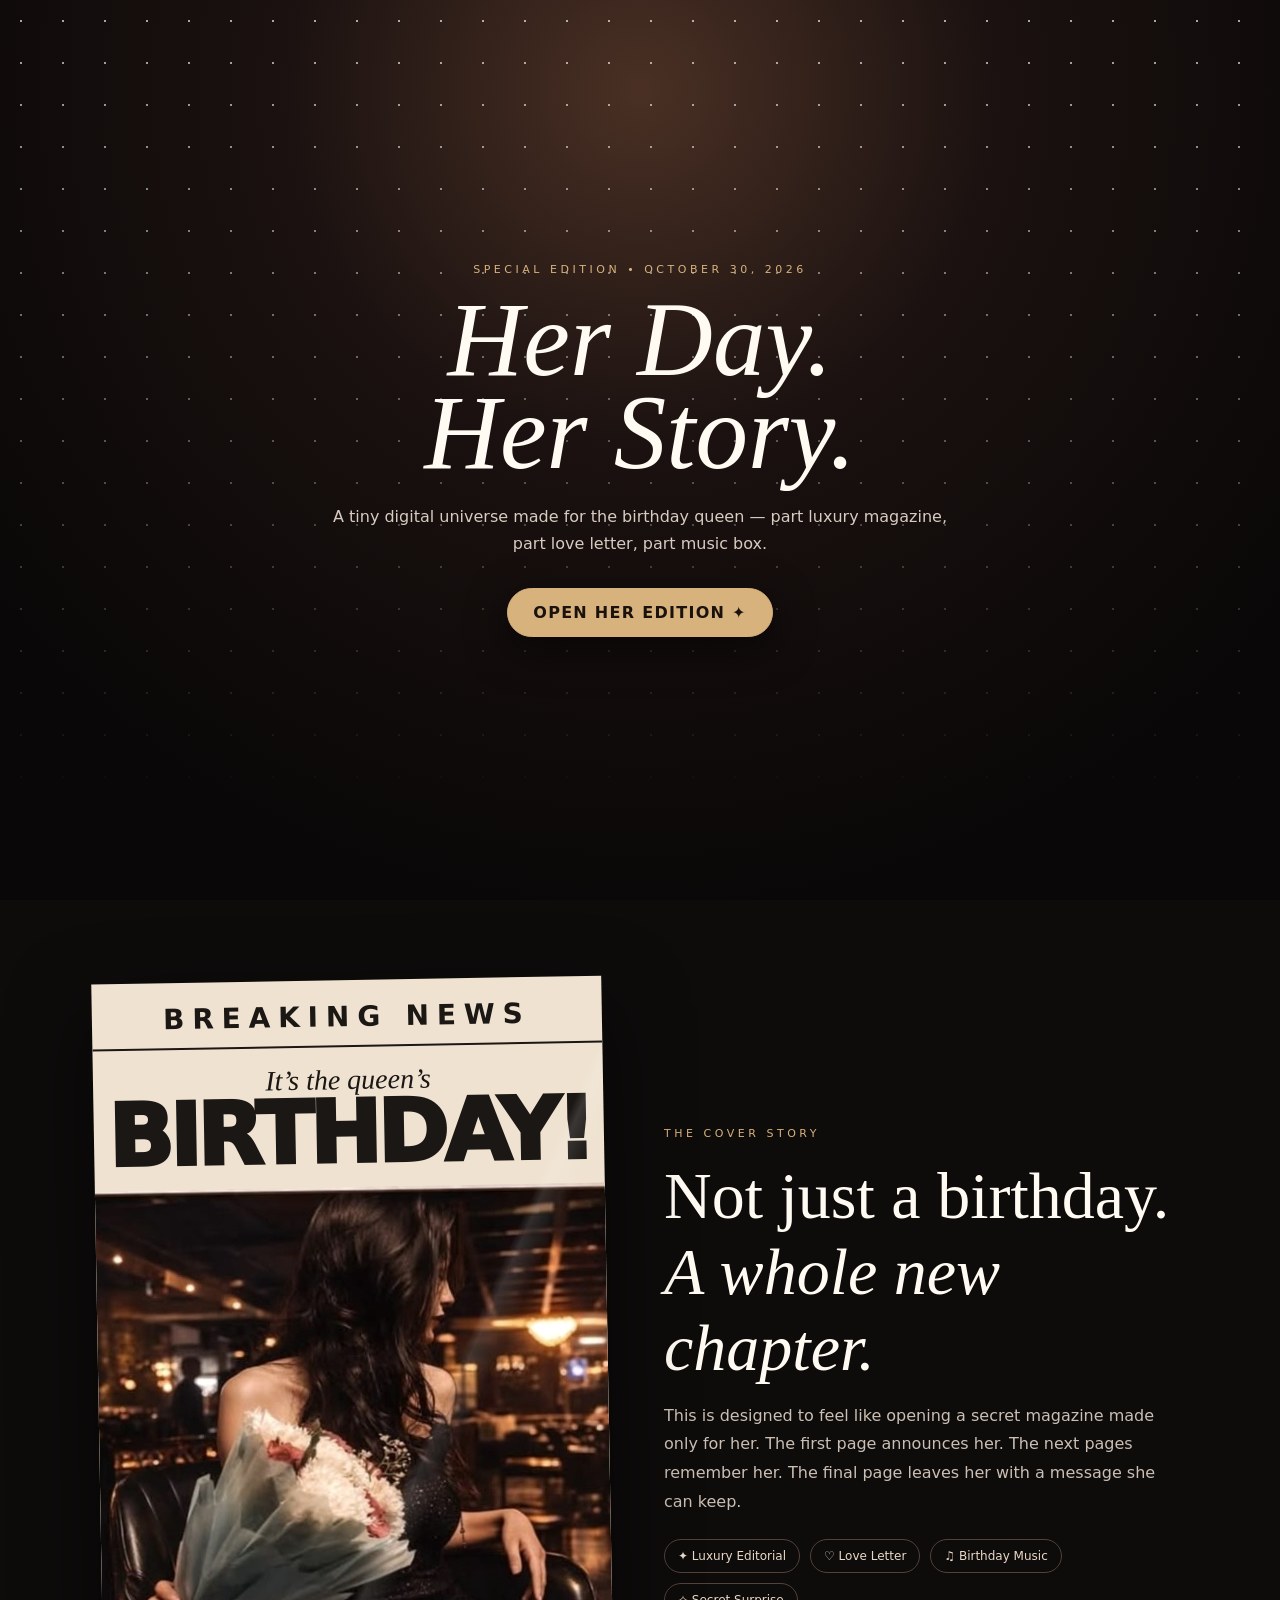
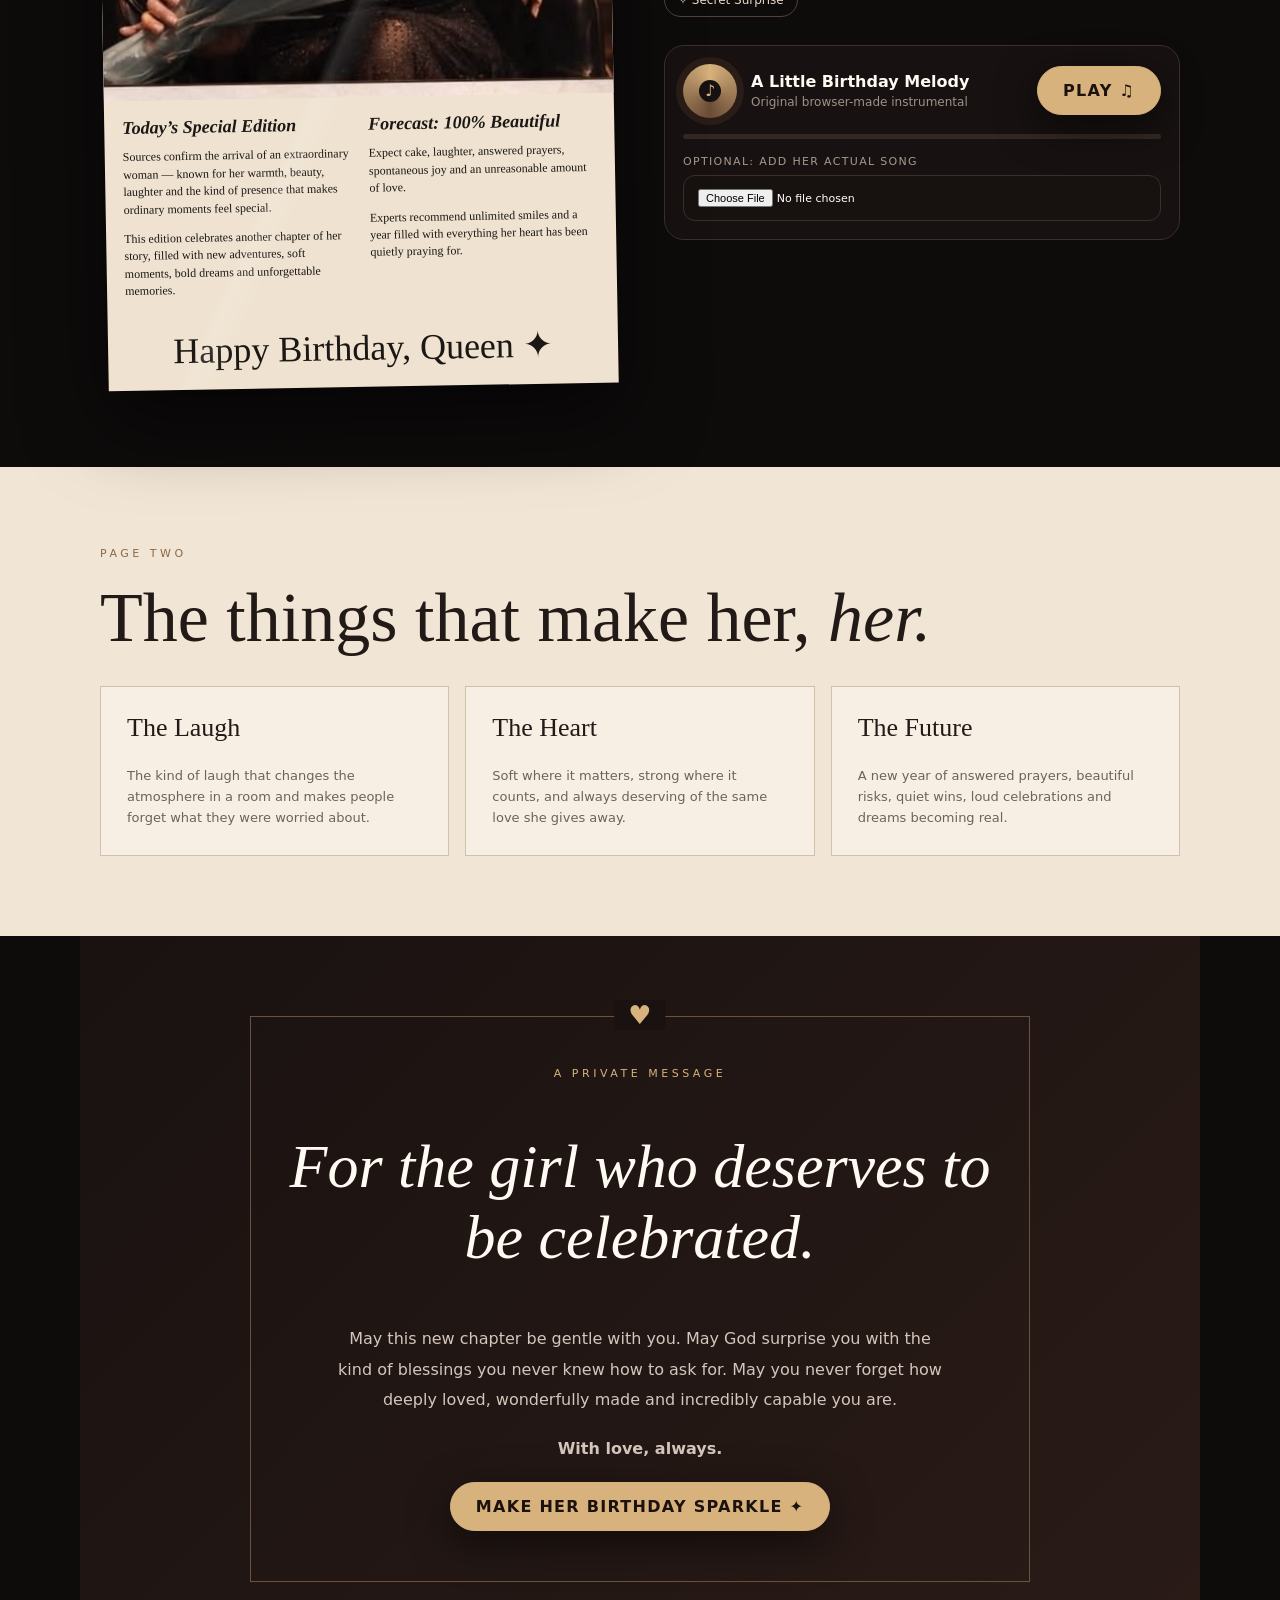
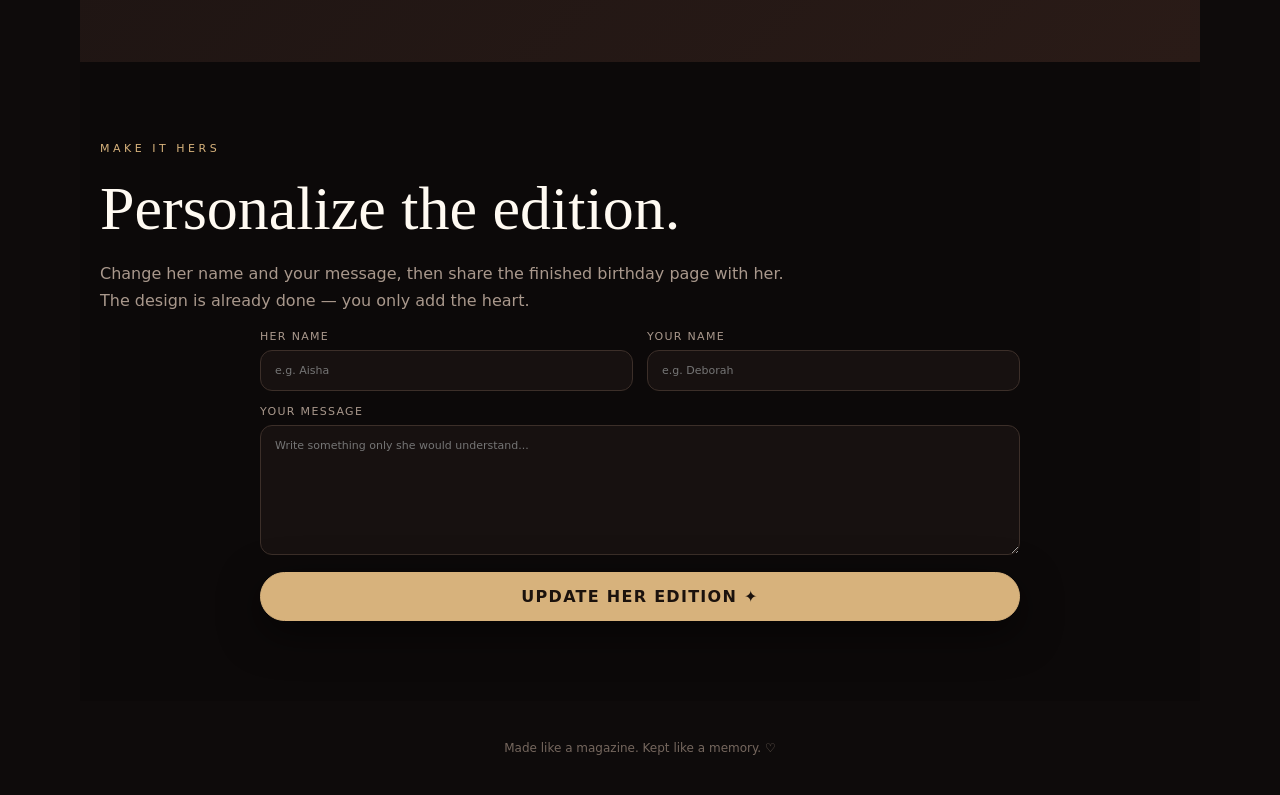
==== commit a33732f7: "Use supplied birthday magazine as homepage" ====
--- a/index.html
+++ b/index.html
@@ -4,8 +4,10 @@
   <meta charset="UTF-8" />
   <meta name="viewport" content="width=device-width, initial-scale=1.0" />
   <meta name="theme-color" content="#171514" />
-  <meta name="description" content="A little birthday world made just for December." />
-  <title>The Birthday Edition — December</title>
+  <meta name="description" content="A birthday magazine made just for the queen." />
+  <meta http-equiv="refresh" content="0; url=birthday_queen_magazine.html" />
+  <title>Opening the Birthday Magazine</title>
+  <script>window.location.replace("birthday_queen_magazine.html");</script>
   <link rel="preconnect" href="https://fonts.googleapis.com" />
   <link rel="preconnect" href="https://fonts.gstatic.com" crossorigin />
   <link href="https://fonts.googleapis.com/css2?family=DM+Sans:wght@400;500;600;700&family=Playfair+Display:ital,wght@0,400;0,500;0,600;1,400;1,500&display=swap" rel="stylesheet" />
@@ -14,6 +16,7 @@
   <script src="script.js" defer></script>
 </head>
 <body>
+  <p>If the magazine does not open automatically, <a href="birthday_queen_magazine.html">open the birthday magazine</a>.</p>
   <div class="intro" id="intro" role="dialog" aria-modal="true" aria-labelledby="intro-title">
     <div class="intro-grain" aria-hidden="true"></div>
     <p class="eyebrow intro-edition">SPECIAL EDITION <span>✦</span> JUST FOR YOU</p>
@@ -44,20 +47,20 @@
           <div class="cover-title-block"><p class="script-title">It's the queen's</p><h1 id="cover-title">BIRTHDAY<span>!</span></h1><p class="cover-edition">A VERY SPECIAL BIRTHDAY EDITION</p></div>
           <div class="cover-feature">
             <div class="cover-photo-wrap">
-              <img id="cover-photo" class="cover-photo" src="WhatsApp Image 2026-10-30 at 08.44.41.jpeg" alt="December at sunset, looking back with a flower in her hair" />
+              <img id="cover-photo" class="cover-photo" src="WhatsApp Image 2026-10-30 at 08.44.41.jpeg" alt="October at sunset, looking back with a flower in her hair" />
               <span class="photo-caption">THE QUEEN, IN HER ELEMENT</span>
               <label class="photo-edit" for="cover-photo-input">＋ <span>Change photo</span></label>
               <input class="visually-hidden" id="cover-photo-input" type="file" accept="image/*" />
             </div>
             <div class="cover-copy">
-              <p class="eyebrow">A CELEBRATION OF <span class="person-name">DECEMBER</span></p>
+              <p class="eyebrow">A CELEBRATION OF <span class="person-name">OCTOBER</span></p>
               <h2>Today, the<br /><em>whole world</em><br />gets brighter.</h2>
               <p class="story-copy">In today's special edition, we celebrate a one-of-a-kind soul: her warmth, her beautiful energy, and all the little things that make being around her feel like a gift.</p>
               <div class="forecast"><p class="forecast-title">✳ TODAY'S FORECAST</p><p>100% chance of cake, laughter, <br />sweet memories &amp; being spoiled.</p></div>
               <p class="cover-signoff">With love, always <span>♡</span></p>
             </div>
           </div>
-          <div class="cover-footer"><span>HAPPINESS LOOKS GOOD ON YOU</span><span class="cover-name">DECEMBER</span><span>THE BIRTHDAY QUEEN ♛</span></div>
+          <div class="cover-footer"><span>HAPPINESS LOOKS GOOD ON YOU</span><span class="cover-name">OCTOBER</span><span>THE BIRTHDAY QUEEN ♛</span></div>
         </article>
         <p class="cover-instruction">A little keepsake for your very favorite person. <span>Scroll to explore ↓</span></p>
       </section>
@@ -65,7 +68,7 @@
       <section class="photo-strip section-wrap" aria-label="Birthday memories">
         <div class="section-heading"><p class="eyebrow">THE PHOTO DESK</p><h2>Little moments.<br /><em>Big main-character energy.</em></h2><label class="outline-button upload-label" for="gallery-upload">＋ Add your photos</label><input class="visually-hidden" id="gallery-upload" type="file" accept="image/*" multiple /></div>
         <div class="gallery" id="gallery">
-          <button class="gallery-card" type="button" aria-label="View birthday memory"><img src="WhatsApp Image 2026-10-30 at 08.44.41.jpeg" alt="December at sunset, with a flower in her hair" loading="lazy" /><span>01 — HER KIND OF MAGIC</span></button>
+          <button class="gallery-card" type="button" aria-label="View birthday memory"><img src="WhatsApp Image 2026-10-30 at 08.44.41.jpeg" alt="October at sunset, with a flower in her hair" loading="lazy" /><span>01 — HER KIND OF MAGIC</span></button>
         </div>
       </section>
 
@@ -87,12 +90,12 @@
           <div class="letter-intro"><p class="eyebrow">SEALED WITH LOVE <span>✦</span></p><h2 id="letter-heading">A letter<br /><em>from me.</em></h2><p>Some things deserve more than a quick text. Write your own words here and they'll become part of her keepsake.</p><div class="letter-stamp" aria-hidden="true">A<br /><span>♡</span><br />NOTE</div></div>
           <div class="letter-workspace">
             <form class="letter-form" id="letter-form">
-              <label for="her-name">Her name</label><input id="her-name" name="herName" type="text" value="December" maxlength="40" />
+              <label for="her-name">Her name</label><input id="her-name" name="herName" type="text" value="October" maxlength="40" />
               <label for="your-name">Your name</label><input id="your-name" name="yourName" type="text" placeholder="How should I sign it?" maxlength="40" />
               <label for="birthday-message">Your birthday message</label><textarea id="birthday-message" name="message" rows="6" placeholder="Write what you really want her to know…"></textarea>
               <p class="form-hint">Your words stay in this browser. Nothing is sent anywhere.</p>
             </form>
-            <article class="letter-card" aria-live="polite"><p class="letter-date">A NOTE FOR <span class="person-name">DECEMBER</span></p><p class="letter-dear">My dearest <span id="letter-recipient">December</span>,</p><p class="letter-message" id="letter-preview">Your birthday message will appear here as you write it.</p><p class="letter-closing">With all my love,</p><p class="letter-signature" id="letter-signature">Your person</p><span class="letter-heart" aria-hidden="true">♡</span></article>
+            <article class="letter-card" aria-live="polite"><p class="letter-date">A NOTE FOR <span class="person-name">OCTOBER</span></p><p class="letter-dear">My dearest <span id="letter-recipient">October</span>,</p><p class="letter-message" id="letter-preview">Your birthday message will appear here as you write it.</p><p class="letter-closing">With all my love,</p><p class="letter-signature" id="letter-signature">Your person</p><span class="letter-heart" aria-hidden="true">♡</span></article>
           </div>
         </div>
       </section>
